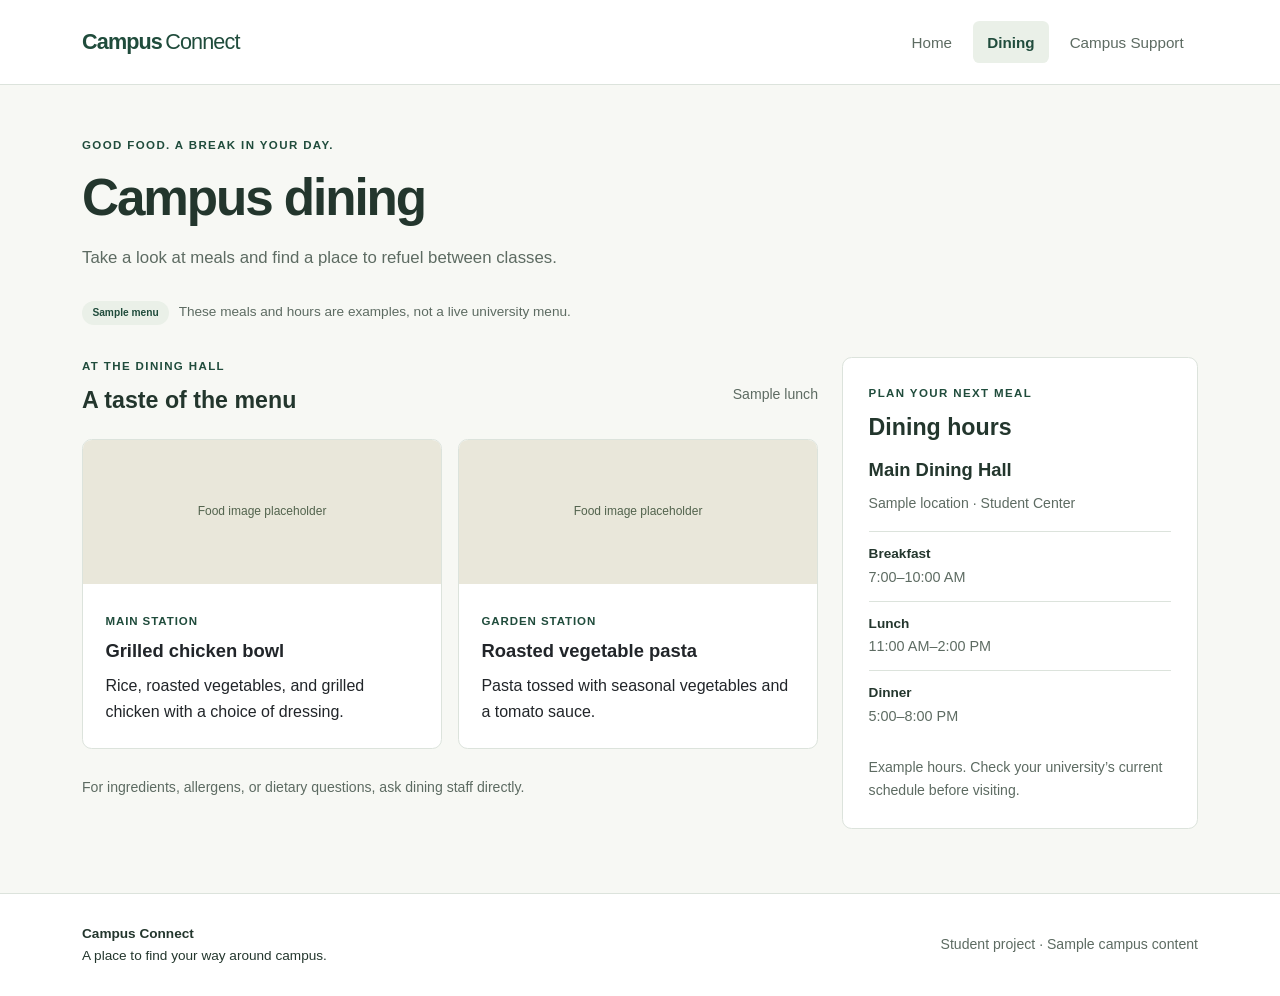
==== dining.html @ 2e271356 "Build three-page campus MVP foundation with Bootstrap" ====
<!DOCTYPE html>
<html lang="en">
<head>
  <meta charset="UTF-8">
  <meta name="viewport" content="width=device-width, initial-scale=1.0">
  <meta name="description" content="Explore sample campus meals, dining locations, and opening hours.">
  <title>Dining | Campus Connect</title>
  <link rel="icon" href="data:,">
  <!-- Bootstrap provides the grid, cards, and basic form styling. -->
  <link rel="stylesheet" href="css/vendor/bootstrap.min.css">
  <link rel="stylesheet" href="css/style.css">
  <script src="js/script.js" defer></script>
</head>
<body>
  <a class="skip-link" href="#main-content">Skip to main content</a>
  <header class="site-header">
    <div class="container header-inner">
      <a class="site-brand" href="index.html">Campus<span>Connect</span></a>
      <nav aria-label="Main navigation"><ul class="site-nav"><li><a href="index.html">Home</a></li><li><a href="dining.html" aria-current="page">Dining</a></li><li><a href="support.html">Campus Support</a></li></ul></nav>
    </div>
  </header>

  <main id="main-content" class="container page-content" tabindex="-1">
    <div class="page-heading">
      <p class="eyebrow">Good food. A break in your day.</p>
      <h1>Campus dining</h1>
      <p class="page-intro">Take a look at meals and find a place to refuel between classes.</p>
    </div>
    <!-- Sample menu content must never be presented as a live university feed. -->
    <p class="sample-notice"><span class="badge rounded-pill sample-badge">Sample menu</span> These meals and hours are examples, not a live university menu.</p>
    <div class="row g-4">
      <div class="col-lg-8">
        <section aria-labelledby="menu-heading">
          <div class="section-heading"><div><p class="eyebrow">At the dining hall</p><h2 id="menu-heading">A taste of the menu</h2></div><span class="small-note">Sample lunch</span></div>
          <div class="row g-3">
            <div class="col-md-6"><article class="card menu-card h-100"><div class="menu-image" aria-hidden="true">Food image placeholder</div><div class="card-body"><span class="category-label">Main station</span><h3>Grilled chicken bowl</h3><p>Rice, roasted vegetables, and grilled chicken with a choice of dressing.</p></div></article></div>
            <div class="col-md-6"><article class="card menu-card h-100"><div class="menu-image" aria-hidden="true">Food image placeholder</div><div class="card-body"><span class="category-label">Garden station</span><h3>Roasted vegetable pasta</h3><p>Pasta tossed with seasonal vegetables and a tomato sauce.</p></div></article></div>
          </div>
          <p class="status-note section-space">For ingredients, allergens, or dietary questions, ask dining staff directly.</p>
        </section>
      </div>
      <div class="col-lg-4">
        <aside class="panel" aria-labelledby="hours-heading">
          <p class="eyebrow">Plan your next meal</p><h2 id="hours-heading">Dining hours</h2>
          <h3>Main Dining Hall</h3><p class="small-note">Sample location &middot; Student Center</p>
          <dl class="hours-list"><div><dt>Breakfast</dt><dd>7:00–10:00 AM</dd></div><div><dt>Lunch</dt><dd>11:00 AM–2:00 PM</dd></div><div><dt>Dinner</dt><dd>5:00–8:00 PM</dd></div></dl>
          <p class="small-note">Example hours. Check your university’s current schedule before visiting.</p>
        </aside>
      </div>
    </div>
  </main>

  <footer class="site-footer"><div class="container footer-inner"><p><strong>Campus Connect</strong><br>A place to find your way around campus.</p><p class="small-note">Student project &middot; Sample campus content</p></div></footer>
  <script src="js/vendor/bootstrap.bundle.min.js"></script>
</body>
</html>
---- css/style.css ----
/* Shared colors and typography customize the Bootstrap foundation. */
:root {
  --campus-green: #204c3c;
  --campus-green-dark: #16372b;
  --campus-paper: #f7f8f4;
  --campus-ink: #23362d;
  --campus-muted: #5d6b62;
  --campus-line: #dce3dc;
  --campus-tint: #eaf0e8;
}

body {
  margin: 0;
  color: var(--campus-ink);
  background: var(--campus-paper);
  font-family: Arial, Helvetica, sans-serif;
  line-height: 1.65;
}

a { color: var(--campus-green); text-underline-offset: 0.2em; }
a:hover { color: var(--campus-green-dark); }
h1, h2, h3 { line-height: 1.2; }
h1 { font-size: clamp(2rem, 4vw, 3.2rem); font-weight: 700; letter-spacing: -0.04em; }
h2 { font-size: 1.45rem; font-weight: 700; margin-bottom: 1.1rem; }
h3 { font-size: 1.15rem; font-weight: 700; margin-bottom: 0.65rem; }
p:last-child { margin-bottom: 0; }

/* Visible focus and a skip link support keyboard navigation. */
:focus-visible { outline: 3px solid #a45d14; outline-offset: 4px; }
.skip-link { position: absolute; left: 1rem; top: -5rem; z-index: 100; padding: 0.7rem 1rem; background: white; color: var(--campus-green); }
.skip-link:focus { top: 0.5rem; }

.site-header { background: white; border-bottom: 1px solid var(--campus-line); }
.header-inner { display: flex; justify-content: space-between; align-items: center; gap: 1.5rem; padding-top: 1.3rem; padding-bottom: 1.3rem; }
.site-brand { font-size: 1.35rem; font-weight: 700; letter-spacing: -0.04em; text-decoration: none; white-space: nowrap; }
.site-brand span { font-weight: 400; margin-left: 0.2rem; }
.site-nav { display: flex; flex-wrap: wrap; gap: 0.4rem; list-style: none; padding: 0; margin: 0; }
.site-nav a { display: block; padding: 0.55rem 0.9rem; color: var(--campus-muted); border-radius: 0.4rem; text-decoration: none; font-size: 0.95rem; }
.site-nav a:hover { background: var(--campus-paper); color: var(--campus-green); }
.site-nav a[aria-current="page"] { color: var(--campus-green); background: var(--campus-tint); font-weight: 700; }

.page-content { padding-top: 3.2rem; padding-bottom: 4rem; min-height: 70vh; }
.page-heading { max-width: 48rem; margin-bottom: 1.8rem; }
.page-intro { color: var(--campus-muted); font-size: 1.05rem; max-width: 42rem; margin-top: 1rem; }
.eyebrow { font-size: 0.72rem; font-weight: 700; text-transform: uppercase; letter-spacing: 0.12em; color: var(--campus-green); margin-bottom: 0.7rem; }
.sample-notice { display: flex; align-items: baseline; flex-wrap: wrap; gap: 0.6rem; margin-bottom: 2rem; color: var(--campus-muted); font-size: 0.85rem; }
.sample-badge { background: var(--campus-tint); color: var(--campus-green); font-weight: 600; padding: 0.45rem 0.65rem; }
.small-note, .event-meta, .status-note { color: var(--campus-muted); font-size: 0.88rem; }
.section-space { margin-top: 1.7rem; }
.section-heading { display: flex; align-items: center; justify-content: space-between; flex-wrap: wrap; gap: 0.6rem; margin-bottom: 0.4rem; }

/* Panels, event cards, and menus follow the sections in the submitted wireframe. */
.panel { padding: 1.6rem; background: white; border: 1px solid var(--campus-line); border-radius: 0.6rem; }
.announcement-panel { background: var(--campus-tint); border-color: #d7e1d3; }
.text-link { font-size: 0.9rem; font-weight: 700; }
.text-link span { margin-left: 0.35rem; }
.card { border: 1px solid var(--campus-line); border-radius: 0.6rem; overflow: hidden; }
.card-body { padding: 1.4rem; }
.event-card { display: grid; grid-template-columns: 9rem minmax(0, 1fr); margin-top: 1rem; }
.event-image, .menu-image { display: flex; align-items: center; justify-content: center; padding: 1rem; background: #e4eade; color: #52634d; font-size: 0.75rem; text-align: center; }
.event-image-secondary { background: #e6e8df; }
.menu-image { min-height: 9rem; background: #e9e7da; }
.category-label { display: inline-block; color: var(--campus-green); font-size: 0.72rem; font-weight: 700; letter-spacing: 0.08em; text-transform: uppercase; margin-bottom: 0.6rem; }
.event-meta { margin-bottom: 0.7rem; }
.event-details { border-top: 1px solid var(--campus-line); margin-top: 1rem; padding-top: 1rem; font-size: 0.9rem; }
.weather-placeholder { font-size: 3.7rem; line-height: 1.1; font-weight: 700; margin: 1.2rem 0; color: #8b9a8d; }
.quick-link { display: flex; align-items: center; justify-content: space-between; gap: 1rem; text-decoration: none; padding: 1rem 0; border-top: 1px solid var(--campus-line); }
.quick-link:hover strong { text-decoration: underline; }
.quick-link strong, .quick-link small { display: block; }
.quick-link strong { font-size: 0.95rem; }
.quick-link small { color: var(--campus-muted); margin-top: 0.15rem; }
.hours-list div, .office-details div { padding: 0.7rem 0; border-top: 1px solid var(--campus-line); }
.hours-list dt, .office-details dt { font-size: 0.85rem; }
.hours-list dd, .office-details dd { margin-bottom: 0; color: var(--campus-muted); font-size: 0.9rem; }
.service-card + .service-card { margin-top: 1rem; }
.contact-panel { scroll-margin-top: 1.5rem; }
#contact-form { scroll-margin-top: 1.5rem; }
.form-label { font-size: 0.9rem; font-weight: 700; }

/* Both button variants use the same campus palette. */
.btn-primary {
  --bs-btn-bg: var(--campus-green);
  --bs-btn-border-color: var(--campus-green);
  --bs-btn-hover-bg: var(--campus-green-dark);
  --bs-btn-hover-border-color: var(--campus-green-dark);
  --bs-btn-active-bg: var(--campus-green-dark);
  --bs-btn-active-border-color: var(--campus-green-dark);
  --bs-btn-disabled-bg: var(--campus-green);
  --bs-btn-disabled-border-color: var(--campus-green);
}
.btn-outline-primary {
  --bs-btn-color: var(--campus-green);
  --bs-btn-border-color: var(--campus-green);
  --bs-btn-hover-bg: var(--campus-green);
  --bs-btn-hover-border-color: var(--campus-green);
  --bs-btn-active-bg: var(--campus-green-dark);
  --bs-btn-active-border-color: var(--campus-green-dark);
}
.btn { font-size: 0.88rem; padding: 0.55rem 0.9rem; border-radius: 0.35rem; }
.site-footer { border-top: 1px solid var(--campus-line); background: white; padding: 1.8rem 0; font-size: 0.85rem; }
.footer-inner { display: flex; justify-content: space-between; align-items: center; gap: 1rem; }
.footer-inner p { margin: 0; }

/* Bootstrap stacks the page columns; these rules adapt the shared details. */
@media (max-width: 767.98px) {
  .header-inner { flex-direction: column; align-items: flex-start; gap: 0.8rem; }
  .site-nav { gap: 0.15rem; }
  .site-nav a { padding: 0.6rem 0.7rem; }
  .page-content { padding-top: 2rem; }
  .footer-inner { flex-direction: column; align-items: flex-start; }
}
@media (max-width: 479.98px) {
  .event-card { grid-template-columns: minmax(0, 1fr); }
  .event-image { min-height: 6rem; }
  .panel, .card-body { padding: 1.2rem; }
}
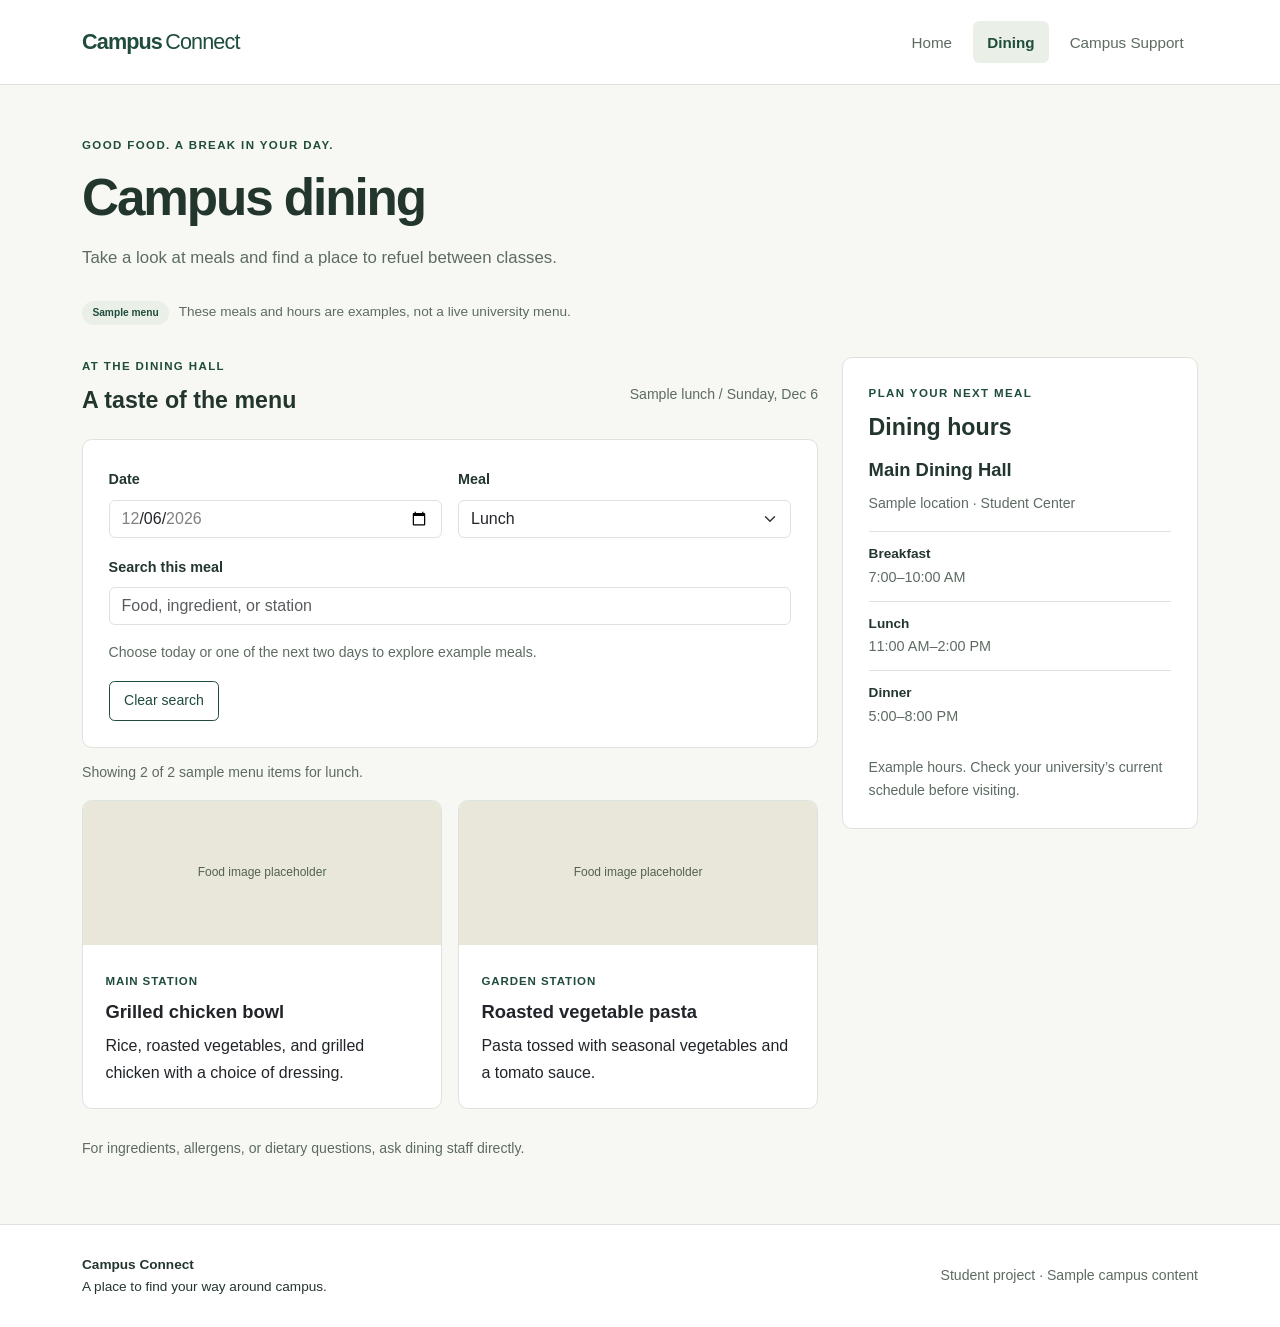
==== commit a013114b: "Add sample dining menus with date meal and search controls" ====
--- a/dining.html
+++ b/dining.html
@@ -10,6 +10,7 @@
   <link rel="stylesheet" href="css/vendor/bootstrap.min.css">
   <link rel="stylesheet" href="css/style.css">
   <script src="js/script.js" defer></script>
+  <script src="js/dining.js" defer></script>
 </head>
 <body>
   <a class="skip-link" href="#main-content">Skip to main content</a>
@@ -31,11 +32,26 @@
     <div class="row g-4">
       <div class="col-lg-8">
         <section aria-labelledby="menu-heading">
-          <div class="section-heading"><div><p class="eyebrow">At the dining hall</p><h2 id="menu-heading">A taste of the menu</h2></div><span class="small-note">Sample lunch</span></div>
-          <div class="row g-3">
+          <div class="section-heading"><div><p class="eyebrow">At the dining hall</p><h2 id="menu-heading">A taste of the menu</h2></div><span id="menu-selection" class="small-note">Sample lunch</span></div>
+          <!-- JavaScript reveals controls only after the sample menu is ready. -->
+          <form id="menu-controls" class="panel filter-panel" role="search" aria-label="Browse the sample menu" hidden>
+            <div class="row g-3">
+              <div class="col-sm-6"><label for="menu-date" class="form-label">Date</label><input id="menu-date" class="form-control" type="date" aria-describedby="menu-date-help" aria-controls="menu-results" required></div>
+              <div class="col-sm-6"><label for="menu-meal" class="form-label">Meal</label><select id="menu-meal" class="form-select" aria-controls="menu-results"><option value="breakfast">Breakfast</option><option value="lunch" selected>Lunch</option><option value="dinner">Dinner</option></select></div>
+              <div class="col-12"><label for="menu-search" class="form-label">Search this meal</label><input id="menu-search" class="form-control" type="search" placeholder="Food, ingredient, or station" aria-controls="menu-results"></div>
+            </div>
+            <p id="menu-date-help" class="small-note menu-help">Choose today or one of the next two days to explore example meals.</p>
+            <button id="menu-clear" type="button" class="btn btn-outline-primary">Clear search</button>
+          </form>
+          <p id="menu-status" class="small-note results-status" role="status" aria-live="polite" aria-atomic="true" hidden></p>
+          <div id="menu-results" class="row g-3">
             <div class="col-md-6"><article class="card menu-card h-100"><div class="menu-image" aria-hidden="true">Food image placeholder</div><div class="card-body"><span class="category-label">Main station</span><h3>Grilled chicken bowl</h3><p>Rice, roasted vegetables, and grilled chicken with a choice of dressing.</p></div></article></div>
             <div class="col-md-6"><article class="card menu-card h-100"><div class="menu-image" aria-hidden="true">Food image placeholder</div><div class="card-body"><span class="category-label">Garden station</span><h3>Roasted vegetable pasta</h3><p>Pasta tossed with seasonal vegetables and a tomato sauce.</p></div></article></div>
           </div>
+          <p id="menu-empty" class="panel status-note empty-results" hidden></p>
+          <!-- New results reuse this card structure; menu text is inserted as text. -->
+          <template id="menu-item-template"><div class="col-md-6"><article class="card menu-card h-100"><div class="menu-image" aria-hidden="true">Food image placeholder</div><div class="card-body"><span class="category-label"></span><h3></h3><p></p></div></article></div></template>
+          <noscript><p class="status-note section-space">A sample lunch is shown. Turn on JavaScript to browse other dates and meals or search the menu.</p></noscript>
           <p class="status-note section-space">For ingredients, allergens, or dietary questions, ask dining staff directly.</p>
         </section>
       </div>
--- a/css/style.css
+++ b/css/style.css
@@ -24,6 +24,8 @@
 h2 { font-size: 1.45rem; font-weight: 700; margin-bottom: 1.1rem; }
 h3 { font-size: 1.15rem; font-weight: 700; margin-bottom: 0.65rem; }
 p:last-child { margin-bottom: 0; }
+/* Card display rules must not override the hidden state used by filters. */
+[hidden] { display: none !important; }
 
 /* Visible focus and a skip link support keyboard navigation. */
 :focus-visible { outline: 3px solid #a45d14; outline-offset: 4px; }
@@ -76,6 +78,11 @@
 .contact-panel { scroll-margin-top: 1.5rem; }
 #contact-form { scroll-margin-top: 1.5rem; }
 .form-label { font-size: 0.9rem; font-weight: 700; }
+.filter-panel { margin-bottom: 0.8rem; }
+.filter-panel > .btn { margin-top: 1rem; }
+.results-status { margin-bottom: 1rem; }
+.empty-results { margin-top: 1rem; }
+.menu-help { margin-top: 1rem; margin-bottom: 0; }
 
 /* Both button variants use the same campus palette. */
 .btn-primary {
